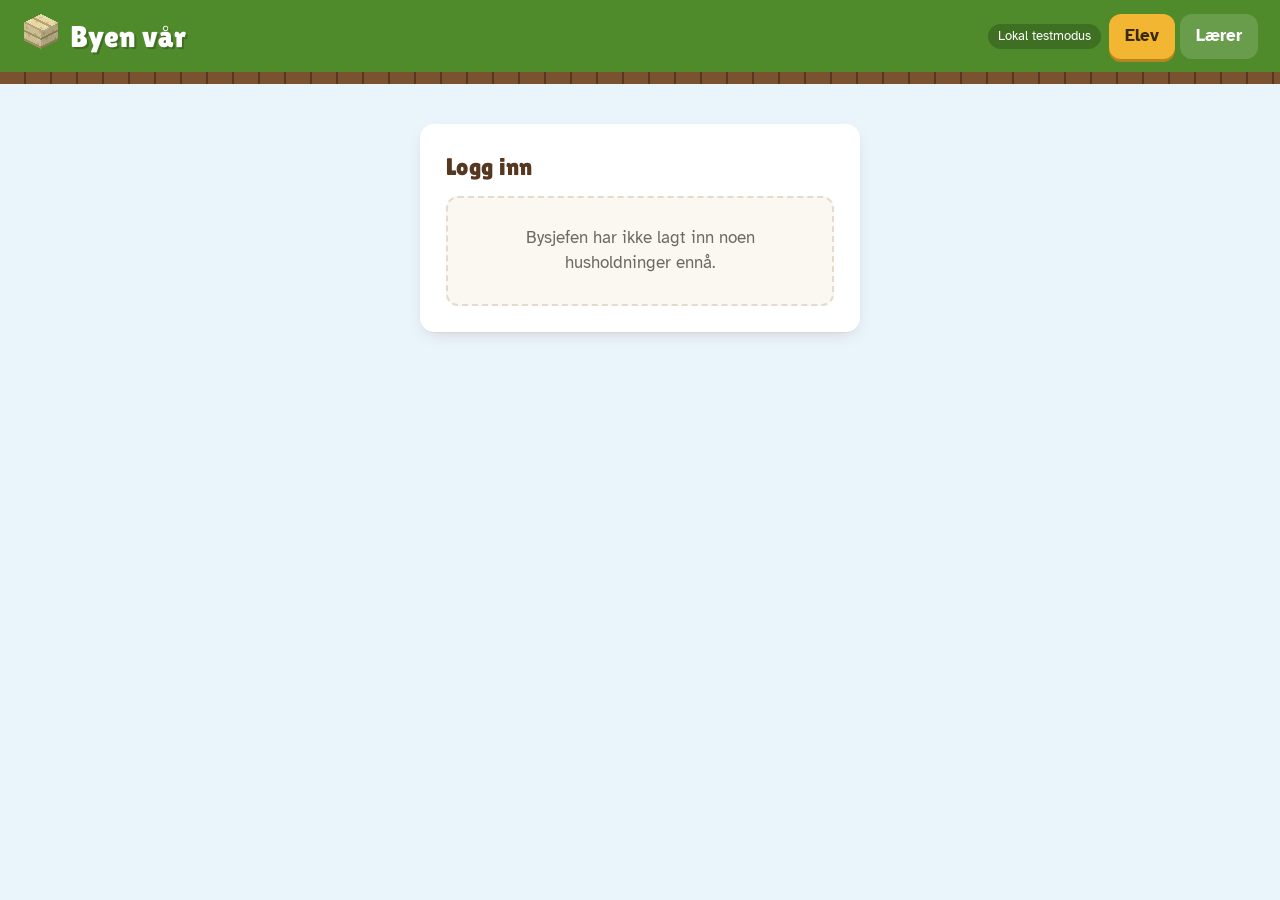
==== index.html @ 0fad4279 "Add files via upload" ====
<!DOCTYPE html>
<html lang="no">
<head>
<meta charset="UTF-8">
<meta name="viewport" content="width=device-width, initial-scale=1">
<title>Byen vår</title>
<link rel="preconnect" href="https://fonts.googleapis.com">
<link href="https://fonts.googleapis.com/css2?family=Atkinson+Hyperlegible:wght@400;700&family=Lilita+One&display=swap" rel="stylesheet">
<link rel="stylesheet" href="css/stil.css">
</head>
<body>
<header class="topp">
  <div>
    <div class="logo"><span id="logoIkon"></span><span>Byen vår</span></div>
    <div class="undertittel" id="byNavnTopp"></div>
  </div>
  <div class="hoyre">
    <span class="modus" id="modus"></span>
    <div class="rolle">
      <button id="rolleElev" class="aktiv" onclick="App.rolle('elev')">Elev</button>
      <button id="rolleLaerer" onclick="App.rolle('laerer')">Lærer</button>
    </div>
  </div>
</header>

<div id="rot"><div class="innlogging"><div class="kort">Laster …</div></div></div>

<!-- Firebase lastes bare hvis det er satt opp i js/oppsett.js -->
<script src="js/oppsett.js"></script>
<script>
  if (window.BYEN_VAR_OPPSETT && window.BYEN_VAR_OPPSETT.firebase) {
    ['firebase-app-compat', 'firebase-auth-compat', 'firebase-database-compat'].forEach(f =>
      document.write('<script src="https://www.gstatic.com/firebasejs/10.12.2/' + f + '.js"><\/script>'));
  }
</script>
<script src="js/data.js"></script>
<script src="js/store.js"></script>
<script src="js/ikoner.js"></script>
<script src="js/felles.js"></script>
<script src="js/elev.js"></script>
<script src="js/laerer.js"></script>
<script src="js/app.js"></script>
</body>
</html>
---- css/stil.css ----
/* =========================================================
   BYEN VÅR – stil
   ========================================================= */
:root {
  --gress: #4f8a2b; --gress-mork: #35611a; --gress-lys: #e4f1d6;
  --jord: #7a5230; --jord-mork: #563720; --jord-lys: #f3e7d3;
  --himmel: #eaf4fb; --papir: #ffffff; --flate: #fbf8f2;
  --tekst: #2a2a2a; --dempet: #6e6a63; --kant: #e3dccd;
  --rod: #c0392b; --rod-lys: #fbe3e0; --gul: #f2b632; --gul-lys: #fff4d6;
  --bla: #2e6fb0; --bla-lys: #e3eefb; --lilla: #7a4fb0; --lilla-lys: #efe6fb;
  --smaragd: #1e9a52;
  --skygge: 0 1px 0 rgba(80, 60, 30, .06), 0 6px 18px -8px rgba(80, 60, 30, .25);
  --r: 14px;
}
* { box-sizing: border-box; }
html, body { margin: 0; }
body { font-family: 'Atkinson Hyperlegible', system-ui, sans-serif; background: var(--himmel); color: var(--tekst); font-size: 17px; line-height: 1.45; -webkit-text-size-adjust: 100%; }
h1, h2, h3, .tittel { font-family: 'Lilita One', 'Atkinson Hyperlegible', sans-serif; font-weight: 400; letter-spacing: .3px; }
h1 { font-size: 30px; margin: 0 0 4px; }
h2 { font-size: 24px; margin: 0 0 12px; color: var(--jord-mork); }
h3 { font-size: 19px; margin: 18px 0 8px; color: var(--gress-mork); }
p { margin: 0 0 10px; }
a { color: var(--bla); }
code { background: #f1ede4; padding: 1px 6px; border-radius: 6px; font-size: .92em; }
.skjult { display: none !important; }
.dempet { color: var(--dempet); font-size: 15px; }
.liten { font-size: 14px; }

/* ---------- Knapper og skjema ---------- */
button, .knapp {
  font: inherit; font-weight: 700; cursor: pointer; border: none; border-radius: 12px;
  padding: 10px 16px; background: var(--gress); color: #fff; box-shadow: 0 3px 0 var(--gress-mork);
  display: inline-flex; align-items: center; gap: 8px; text-decoration: none; transition: transform .05s;
  touch-action: manipulation;
}
button:active { transform: translateY(2px); box-shadow: 0 1px 0 var(--gress-mork); }
button:disabled { opacity: .45; cursor: not-allowed; transform: none; }
button.sek { background: #fff; color: var(--tekst); box-shadow: 0 3px 0 var(--kant); border: 1px solid var(--kant); }
button.rod { background: var(--rod); box-shadow: 0 3px 0 #8e2a20; }
button.gul { background: var(--gul); color: #3a2a00; box-shadow: 0 3px 0 #b8861d; }
button.bla { background: var(--bla); box-shadow: 0 3px 0 #1f4f82; }
button.sma { padding: 6px 11px; font-size: 15px; border-radius: 10px; }
button.ikon { padding: 6px 10px; min-width: 38px; justify-content: center; }
input, select, textarea { font: inherit; padding: 9px 11px; border: 1.5px solid var(--kant); border-radius: 10px; background: #fff; color: var(--tekst); }
input:focus, select:focus, textarea:focus { outline: none; border-color: var(--gress); box-shadow: 0 0 0 3px var(--gress-lys); }
input[type=number] { width: 100px; }
input[type=checkbox], input[type=radio] { width: 20px; height: 20px; accent-color: var(--gress); vertical-align: middle; }
textarea { width: 100%; min-height: 90px; resize: vertical; }
label.felt { display: block; font-weight: 700; margin: 12px 0 5px; }
.rad { display: flex; gap: 10px; align-items: center; flex-wrap: wrap; }
.rad.mellom { justify-content: space-between; }
.kol { display: flex; flex-direction: column; gap: 10px; }
.vekst { flex: 1; }

/* ---------- Topp ---------- */
.topp {
  background: var(--gress); color: #fff; position: relative;
  padding: 12px 22px 22px; display: flex; align-items: center; gap: 16px; flex-wrap: wrap;
}
.topp::after { content: ''; position: absolute; left: 0; right: 0; bottom: 0; height: 12px; background: repeating-linear-gradient(90deg, var(--jord) 0 24px, var(--jord-mork) 24px 26px); }
.topp .logo { font-family: 'Lilita One', sans-serif; font-size: 30px; text-shadow: 2px 2px 0 rgba(0,0,0,.2); display: flex; align-items: center; gap: 10px; }
.topp .logo svg { width: 38px; height: 38px; }
.topp .undertittel { opacity: .9; font-size: 15px; }
.topp .hoyre { margin-left: auto; display: flex; gap: 8px; align-items: center; flex-wrap: wrap; }
.topp .rolle button { background: rgba(255,255,255,.15); box-shadow: none; }
.topp .rolle button.aktiv { background: var(--gul); color: #3a2a00; box-shadow: 0 3px 0 #b8861d; }
.modus { font-size: 13px; background: rgba(0,0,0,.2); padding: 3px 10px; border-radius: 999px; }

/* ---------- App-layout ---------- */
.app { display: grid; grid-template-columns: 240px 1fr; gap: 22px; max-width: 1280px; margin: 0 auto; padding: 22px; }
.meny { position: sticky; top: 16px; align-self: start; display: flex; flex-direction: column; gap: 4px; }
.meny .hvem { background: var(--papir); border-radius: var(--r); padding: 14px; box-shadow: var(--skygge); margin-bottom: 10px; }
.meny .hvem .navn { font-family: 'Lilita One', sans-serif; font-size: 20px; color: var(--jord-mork); }
.meny .hvem .saldo { font-family: 'Lilita One', sans-serif; font-size: 26px; color: var(--gress-mork); }
.meny button.punkt {
  background: transparent; color: var(--tekst); box-shadow: none; justify-content: flex-start;
  width: 100%; padding: 10px 12px; font-weight: 700; border-radius: 12px;
}
.meny button.punkt:hover { background: rgba(255,255,255,.7); }
.meny button.punkt.aktiv { background: var(--papir); box-shadow: var(--skygge); color: var(--jord-mork); }
.meny button.punkt .ik { width: 26px; text-align: center; font-size: 19px; }
.meny .teller { margin-left: auto; background: var(--rod); color: #fff; border-radius: 999px; font-size: 13px; padding: 1px 8px; }
.meny .skille { height: 1px; background: var(--kant); margin: 8px 6px; }
.innhold { min-width: 0; }

/* ---------- Kort ---------- */
.kort { background: var(--papir); border-radius: var(--r); padding: 20px; margin-bottom: 18px; box-shadow: var(--skygge); }
.kort.flat { box-shadow: none; border: 1px solid var(--kant); }
.kort > h2:first-child { margin-top: 0; }
.sidetittel { margin: 2px 0 16px; }
.sidetittel h1 { color: var(--jord-mork); }
.rutenett { display: grid; gap: 14px; grid-template-columns: repeat(auto-fill, minmax(230px, 1fr)); }
.rutenett.to { grid-template-columns: repeat(auto-fit, minmax(320px, 1fr)); }
.stat { background: var(--papir); border-radius: var(--r); padding: 16px 18px; box-shadow: var(--skygge); }
.stat .tall { font-family: 'Lilita One', sans-serif; font-size: 30px; color: var(--gress-mork); line-height: 1.1; }
.stat .etikett { color: var(--dempet); font-size: 15px; }
.stat.klikk { cursor: pointer; }
.stat.klikk:hover { outline: 2px solid var(--gress-lys); }
.stat.varsel .tall { color: var(--rod); }

/* ---------- Tabeller ---------- */
table { width: 100%; border-collapse: collapse; }
th, td { padding: 9px 8px; border-bottom: 1px solid var(--kant); text-align: left; vertical-align: middle; }
th { font-size: 13px; text-transform: uppercase; letter-spacing: .5px; color: var(--dempet); font-weight: 700; }
td.tall, th.tall { text-align: right; font-variant-numeric: tabular-nums; white-space: nowrap; }
tr.sum td { font-weight: 700; border-bottom: none; }
.pluss { color: var(--gress-mork); } .minus { color: var(--rod); }
.tabellboks { overflow-x: auto; }

/* ---------- Merker og meldinger ---------- */
.merke { display: inline-block; padding: 3px 10px; border-radius: 999px; font-size: 13px; font-weight: 700; white-space: nowrap; }
.m-utkast { background: #eee; color: #555; } .m-sendt, .m-samler { background: var(--gul-lys); color: #7a5a00; }
.m-godkjent, .m-klar { background: var(--bla-lys); color: #1e4f8a; } .m-levert, .m-vedtatt { background: var(--gress-lys); color: var(--gress-mork); }
.m-avvist, .m-forkastet { background: var(--rod-lys); color: #8e2a20; }
.melding { padding: 12px 14px; border-radius: 12px; margin: 10px 0; }
.ok { background: var(--gress-lys); color: var(--gress-mork); } .feil { background: var(--rod-lys); color: #8e2a20; }
.info { background: var(--bla-lys); color: #1e3f73; } .advarsel { background: var(--gul-lys); color: #6b4e00; }
.tom { padding: 28px; text-align: center; color: var(--dempet); background: var(--flate); border-radius: 12px; border: 2px dashed var(--kant); }
.toast { position: fixed; left: 50%; bottom: 24px; transform: translate(-50%, 30px); opacity: 0; transition: .25s; z-index: 999; padding: 12px 20px; border-radius: 12px; font-weight: 700; box-shadow: var(--skygge); }
.toast.vis { transform: translate(-50%, 0); opacity: 1; }
.t-ok { background: var(--gress-mork); color: #fff; } .t-feil { background: var(--rod); color: #fff; }

/* ---------- Sjekkliste ---------- */
.sjekk { display: flex; gap: 10px; align-items: flex-start; padding: 7px 0; }
.sjekk .pr { width: 24px; height: 24px; border-radius: 50%; flex: none; display: grid; place-items: center; font-weight: 700; font-size: 14px; color: #fff; }
.sjekk.ja .pr { background: var(--gress); } .sjekk.nei .pr { background: var(--rod); }
.sjekk.venter .pr { background: #cfc8b8; }

/* ---------- Butikk ---------- */
.butikk { display: grid; grid-template-columns: 1fr 330px; gap: 20px; align-items: start; }
.chips { display: flex; gap: 8px; flex-wrap: wrap; margin-bottom: 14px; }
.chips button { background: #fff; color: var(--tekst); box-shadow: 0 2px 0 var(--kant); border: 1px solid var(--kant); padding: 7px 14px; border-radius: 999px; }
.chips button.aktiv { background: var(--jord); color: #fff; border-color: var(--jord); box-shadow: 0 2px 0 var(--jord-mork); }
.varer { display: grid; grid-template-columns: repeat(auto-fill, minmax(165px, 1fr)); gap: 12px; }
.vare { background: var(--papir); border-radius: var(--r); padding: 12px; box-shadow: var(--skygge); display: flex; flex-direction: column; align-items: center; text-align: center; gap: 4px; border: 2px solid transparent; transition: border-color .15s; }
.vare.valgt { border-color: var(--gress); }
.vare .bilde { width: 78px; height: 78px; display: grid; place-items: center; background: var(--flate); border-radius: 12px; margin-bottom: 4px; }
.vare .bilde svg, .vare .bilde img { width: 60px; height: 60px; image-rendering: pixelated; object-fit: contain; }
.vare .navn { font-weight: 700; line-height: 1.2; min-height: 2.4em; display: flex; align-items: center; }
.vare .pris { color: var(--jord); font-size: 15px; }
.teller-felt { display: flex; align-items: center; gap: 4px; margin-top: 6px; }
.teller-felt button { padding: 4px 0; width: 34px; justify-content: center; font-size: 18px; border-radius: 10px; }
.teller-felt input { width: 58px; text-align: center; padding: 6px 4px; }
.kurv { position: sticky; top: 16px; }
.kurv .linje { display: flex; align-items: center; gap: 10px; padding: 7px 0; border-bottom: 1px solid var(--kant); }
.kurv .linje svg, .kurv .linje img { width: 32px; height: 32px; flex: none; image-rendering: pixelated; }
.kurv .linje .tekst { flex: 1; font-size: 15px; line-height: 1.25; }
.miniikon svg, .miniikon img { width: 28px; height: 28px; vertical-align: middle; image-rendering: pixelated; }

/* ---------- Tegneprogram ---------- */
.tegn { display: grid; grid-template-columns: 1fr 340px; gap: 20px; align-items: start; }
.verktoy { display: flex; gap: 6px; flex-wrap: wrap; margin-bottom: 12px; }
.verktoy button { background: #fff; color: var(--tekst); box-shadow: 0 2px 0 var(--kant); border: 1px solid var(--kant); padding: 7px 12px; }
.verktoy button.aktiv { outline: 3px solid var(--gul); }
.verktoy .prøve { width: 18px; height: 18px; border-radius: 4px; display: inline-block; border: 1px solid #0002; }
.brett-ramme { overflow: auto; background: #cfe6b8; padding: 12px; border-radius: 12px; max-width: 100%; }
.brett { display: grid; gap: 1px; background: #b5d398; width: max-content; user-select: none; touch-action: none; border: 2px solid #8fb56e; }
.celle { width: 30px; height: 30px; background: #e3efd3; }
.celle.c-v { background: #7a5230; } .celle.c-d { background: #c98a3d; } .celle.c-w { background: #7ec8e3; }
.celle.c-r { background: #f3ead6; } .celle.c-s { background: #d9c8f0; }
.celle.under { box-shadow: inset 0 0 0 30px rgba(122, 82, 48, .18); }
.celle.forhånd { outline: 2px solid var(--gul); outline-offset: -2px; }
.forklaring { display: flex; gap: 12px; flex-wrap: wrap; font-size: 14px; margin-top: 10px; }
.forklaring span { display: inline-flex; align-items: center; gap: 5px; }
.plan, .fasade { max-width: 100%; height: auto; border-radius: 8px; display: block; }
.tegninger { display: flex; gap: 16px; flex-wrap: wrap; align-items: flex-end; }
.tegninger figure { margin: 0; }
.tegninger figcaption { font-size: 14px; color: var(--dempet); margin-top: 4px; }
.sammenlign td.tall { font-size: 18px; }

/* ---------- Postkasse ---------- */
.brev { border-radius: var(--r); padding: 16px; margin-bottom: 12px; background: var(--papir); box-shadow: var(--skygge); border-left: 6px solid var(--kant); }
.brev.ulest { border-left-color: var(--gul); }
.brev .hode { display: flex; justify-content: space-between; gap: 10px; flex-wrap: wrap; cursor: pointer; }
.brev .type { font-size: 13px; text-transform: uppercase; letter-spacing: .5px; color: var(--dempet); font-weight: 700; }
.brev .emne { font-weight: 700; font-size: 18px; }
.brev .kropp { margin-top: 12px; }
.hendelseskort { border-radius: 16px; padding: 22px; text-align: center; max-width: 420px; margin: 0 auto; border: 4px solid; }
.hendelseskort.godt { background: #fff8dc; border-color: var(--gul); }
.hendelseskort.vondt { background: #fde8e5; border-color: #e58b80; }
.hendelseskort .stor { font-family: 'Lilita One', sans-serif; font-size: 34px; }

/* ---------- Budsjett ---------- */
.stolpe { height: 12px; background: #eee6d6; border-radius: 99px; overflow: hidden; min-width: 80px; }
.stolpe > div { height: 100%; background: var(--gress); border-radius: 99px; }
.stolpe.over > div { background: var(--rod); }

/* ---------- Innlogging ---------- */
.innlogging { max-width: 440px; margin: 40px auto; }
.innlogging .kort { padding: 26px; }
.innlogging select, .innlogging input { width: 100%; }
.pin { letter-spacing: 8px; font-size: 24px; text-align: center; }

/* ---------- Tavle ---------- */
.tavle { position: fixed; inset: 0; background: #183a1f; color: #fff; z-index: 500; display: flex; flex-direction: column; align-items: center; justify-content: center; padding: 30px; text-align: center; }
.tavle .lukk { position: absolute; top: 18px; right: 18px; }
.tavle h1 { font-size: 56px; color: #fff; margin-bottom: 20px; }
.tavle .baller { display: flex; gap: 28px; margin: 30px 0; }
.tavle .ball { width: 150px; height: 150px; border-radius: 50%; background: #fff; color: #183a1f; display: grid; place-items: center; font-family: 'Lilita One', sans-serif; font-size: 90px; box-shadow: inset -10px -14px 0 rgba(0,0,0,.12), 0 10px 0 rgba(0,0,0,.25); }
.tavle .ball.ruller { animation: rist .15s infinite; }
@keyframes rist { 0%,100% { transform: rotate(-6deg); } 50% { transform: rotate(6deg); } }
.tavle .stortekst { font-size: 34px; max-width: 1000px; line-height: 1.35; }
.tavle .vinnere { font-size: 28px; margin-top: 18px; }
.tavle table { color: #fff; font-size: 24px; max-width: 900px; }
.tavle th { color: #cde3c9; font-size: 18px; } .tavle td, .tavle th { border-color: #ffffff2a; }

/* ---------- Kode ---------- */
textarea.kode { font-family: Consolas, Menlo, monospace; font-size: 13px; min-height: 300px; background: #1e1e1e; color: #e6e6e6; border-radius: 12px; border: none; }

/* ---------- Utskrift ---------- */
@media print {
  .topp, .meny, button, .ikke-skriv { display: none !important; }
  .app { display: block; padding: 0; } .kort { box-shadow: none; }
  body { background: #fff; }
}

/* ---------- Mobil / nettbrett ---------- */
@media (max-width: 980px) {
  .app { grid-template-columns: 1fr; padding: 14px; }
  .meny { position: static; flex-direction: row; overflow-x: auto; gap: 6px; padding-bottom: 4px; }
  .meny .hvem { display: none; }
  .meny button.punkt { width: auto; white-space: nowrap; background: rgba(255,255,255,.6); }
  .meny .skille { display: none; }
  .butikk, .tegn { grid-template-columns: 1fr; }
  .kurv { position: static; }
}
@media (max-width: 560px) {
  .topp .logo { font-size: 24px; }
  .celle { width: 24px; height: 24px; }
  .tavle .ball { width: 100px; height: 100px; font-size: 60px; }
}
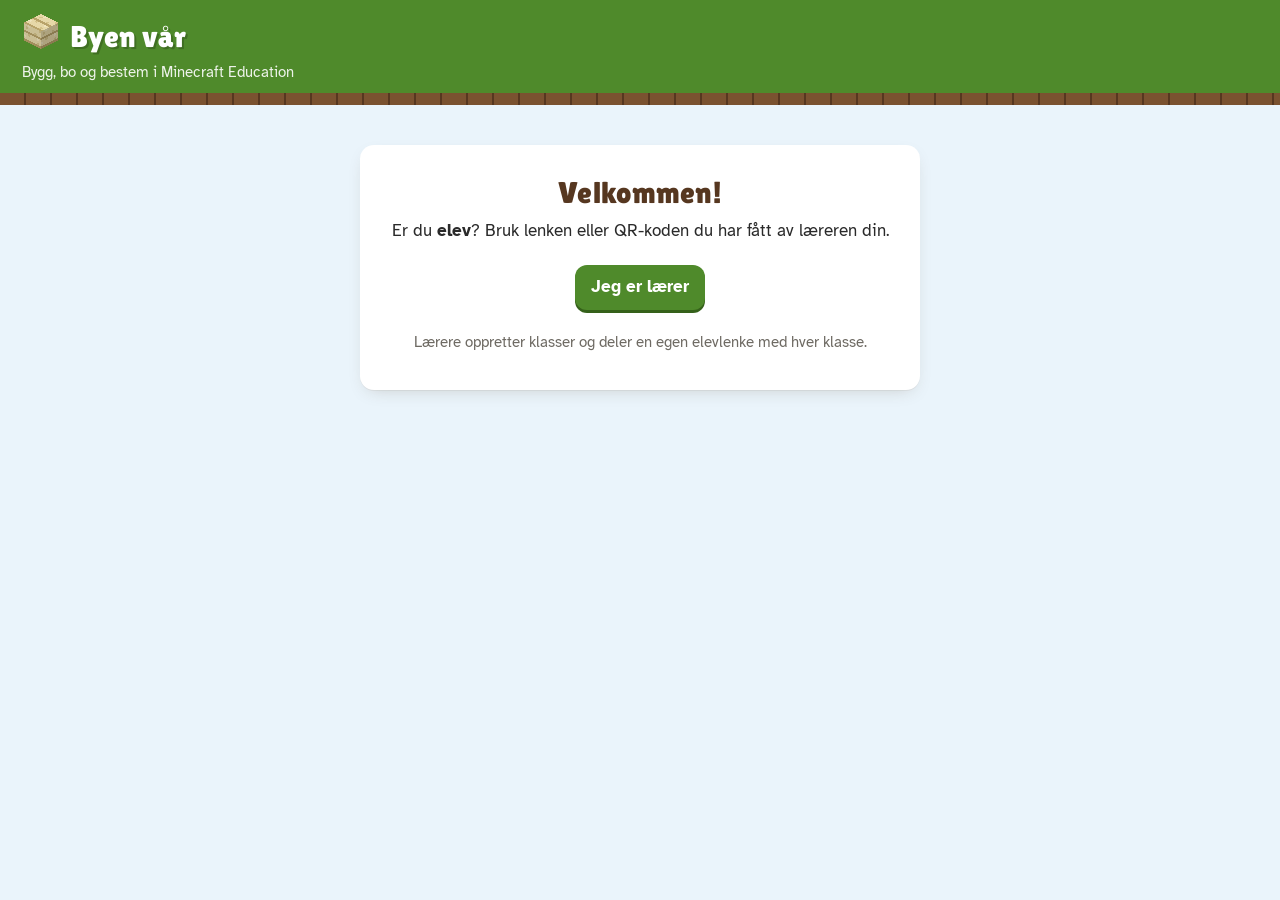
==== commit a9daa261: "Add files via upload" ====
--- a/index.html
+++ b/index.html
@@ -10,35 +10,17 @@
 </head>
 <body>
 <header class="topp">
-  <div>
-    <div class="logo"><span id="logoIkon"></span><span>Byen vår</span></div>
-    <div class="undertittel" id="byNavnTopp"></div>
+  <div><div class="logo"><span id="logoIkon"></span><span>Byen vår</span></div><div class="undertittel">Bygg, bo og bestem i Minecraft Education</div></div>
+</header>
+<div class="innlogging" style="max-width:560px">
+  <div class="kort" style="text-align:center">
+    <h1 style="color:var(--jord-mork)">Velkommen!</h1>
+    <p>Er du <b>elev</b>? Bruk lenken eller QR-koden du har fått av læreren din.</p>
+    <p style="margin:22px 0"><a class="knapp" href="laerer.html">Jeg er lærer</a></p>
+    <p class="dempet">Lærere oppretter klasser og deler en egen elevlenke med hver klasse.</p>
   </div>
-  <div class="hoyre">
-    <span class="modus" id="modus"></span>
-    <div class="rolle">
-      <button id="rolleElev" class="aktiv" onclick="App.rolle('elev')">Elev</button>
-      <button id="rolleLaerer" onclick="App.rolle('laerer')">Lærer</button>
-    </div>
-  </div>
-</header>
-
-<div id="rot"><div class="innlogging"><div class="kort">Laster …</div></div></div>
-
-<!-- Firebase lastes bare hvis det er satt opp i js/oppsett.js -->
-<script src="js/oppsett.js"></script>
-<script>
-  if (window.BYEN_VAR_OPPSETT && window.BYEN_VAR_OPPSETT.firebase) {
-    ['firebase-app-compat', 'firebase-auth-compat', 'firebase-database-compat'].forEach(f =>
-      document.write('<script src="https://www.gstatic.com/firebasejs/10.12.2/' + f + '.js"><\/script>'));
-  }
-</script>
-<script src="js/data.js"></script>
-<script src="js/store.js"></script>
-<script src="js/ikoner.js"></script>
-<script src="js/felles.js"></script>
-<script src="js/elev.js"></script>
-<script src="js/laerer.js"></script>
-<script src="js/app.js"></script>
+</div>
+<script src="js/data.js"></script><script src="js/ikoner.js"></script>
+<script>document.getElementById('logoIkon').innerHTML = Ikon.mc('birch_planks');</script>
 </body>
 </html>
--- a/css/stil.css
+++ b/css/stil.css
@@ -204,6 +204,15 @@
 .tavle table { color: #fff; font-size: 24px; max-width: 900px; }
 .tavle th { color: #cde3c9; font-size: 18px; } .tavle td, .tavle th { border-color: #ffffff2a; }
 
+.tavle.tredje { background: #16301c; justify-content: flex-start; padding-top: 24px; overflow: auto; }
+.laster3d { width: min(900px, 90vw); height: min(560px, 60vh); display: grid; place-content: center; justify-items: center; gap: 14px; background: #bfe0f5; border-radius: 12px; color: #183a1f; font-weight: 700; }
+.laster3d .klosser { display: flex; gap: 10px; align-items: flex-end; height: 60px; }
+.laster3d .klosser span { width: 28px; height: 28px; background: #e7b3ad; box-shadow: inset -5px -5px 0 rgba(0,0,0,.18); animation: hopp .9s ease-in-out infinite; }
+.laster3d .klosser span:nth-child(2) { background: #e6d8a8; animation-delay: .15s; }
+.laster3d .klosser span:nth-child(3) { background: #8f8f8f; animation-delay: .3s; }
+@keyframes hopp { 0%, 100% { transform: translateY(0); } 40% { transform: translateY(-26px); } }
+.lerret3d canvas { display: block; box-shadow: 0 10px 30px rgba(0,0,0,.35); }
+
 /* ---------- Kode ---------- */
 textarea.kode { font-family: Consolas, Menlo, monospace; font-size: 13px; min-height: 300px; background: #1e1e1e; color: #e6e6e6; border-radius: 12px; border: none; }
 
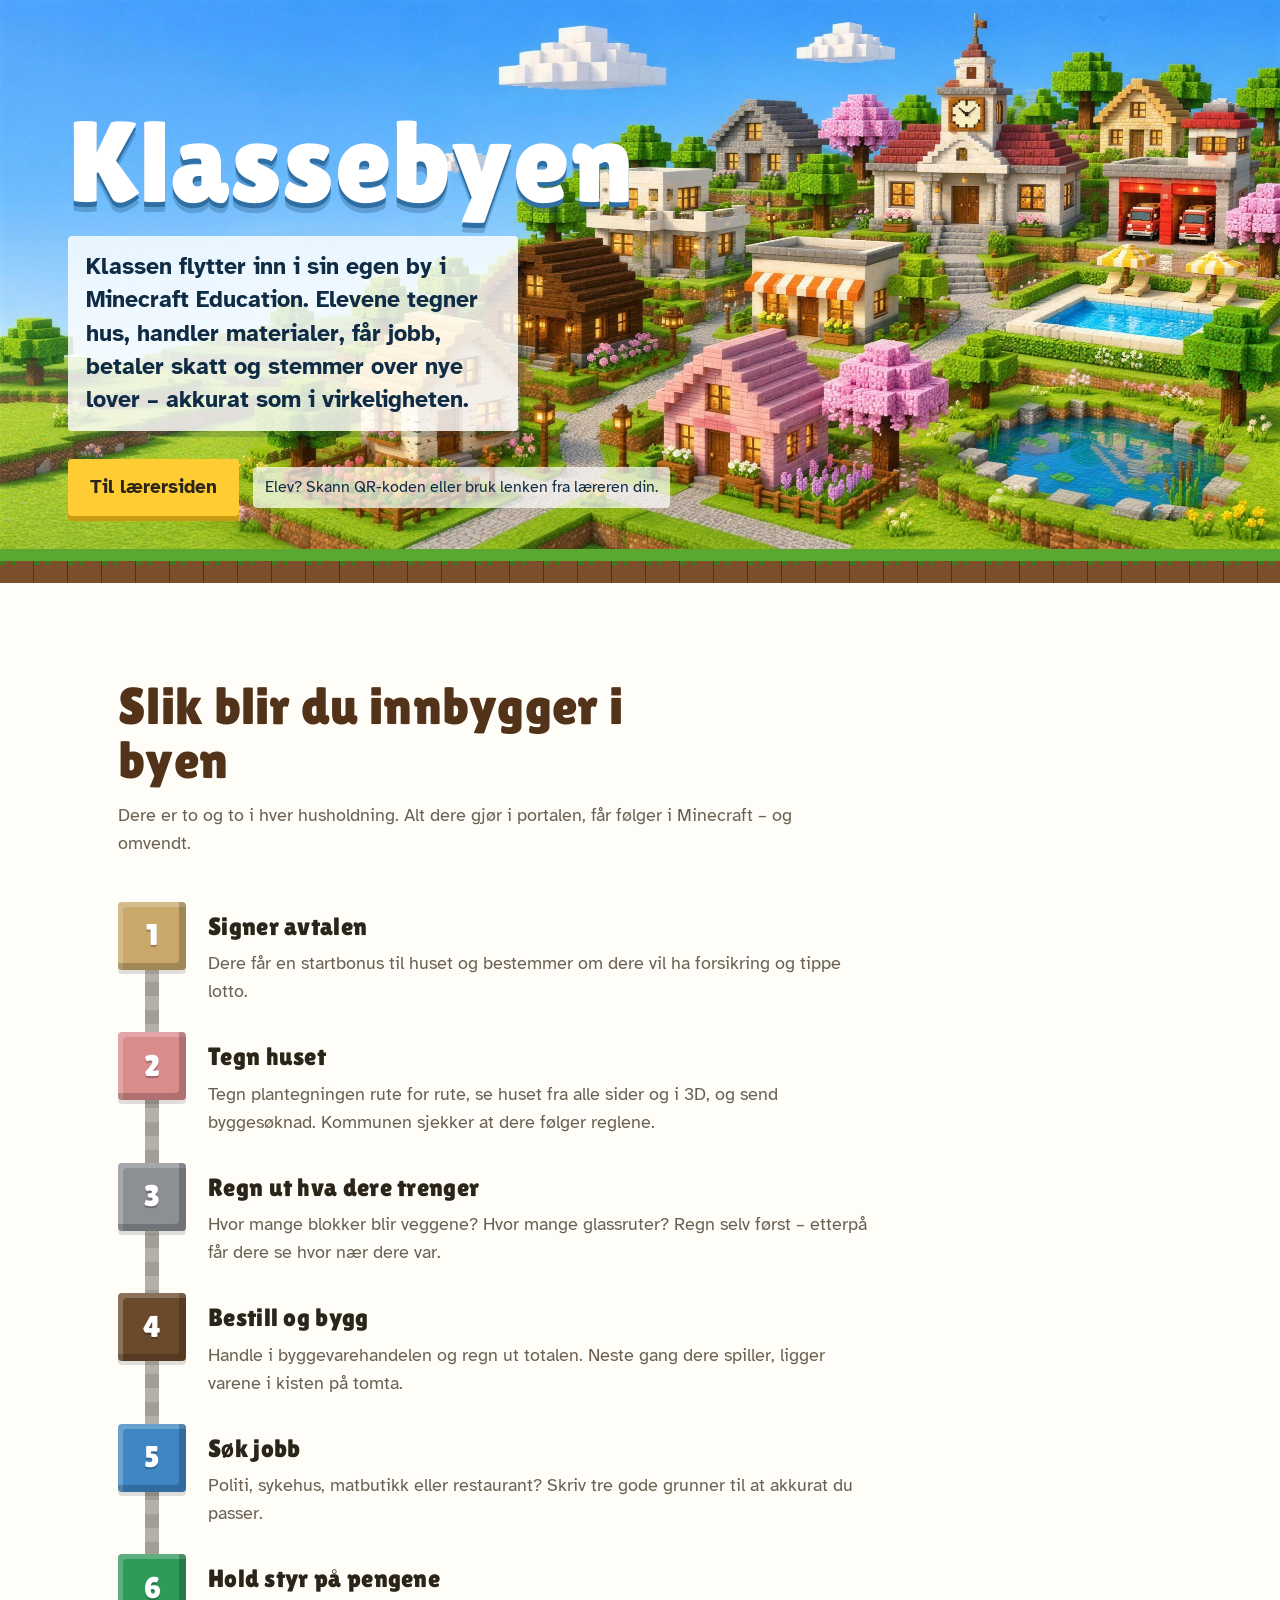
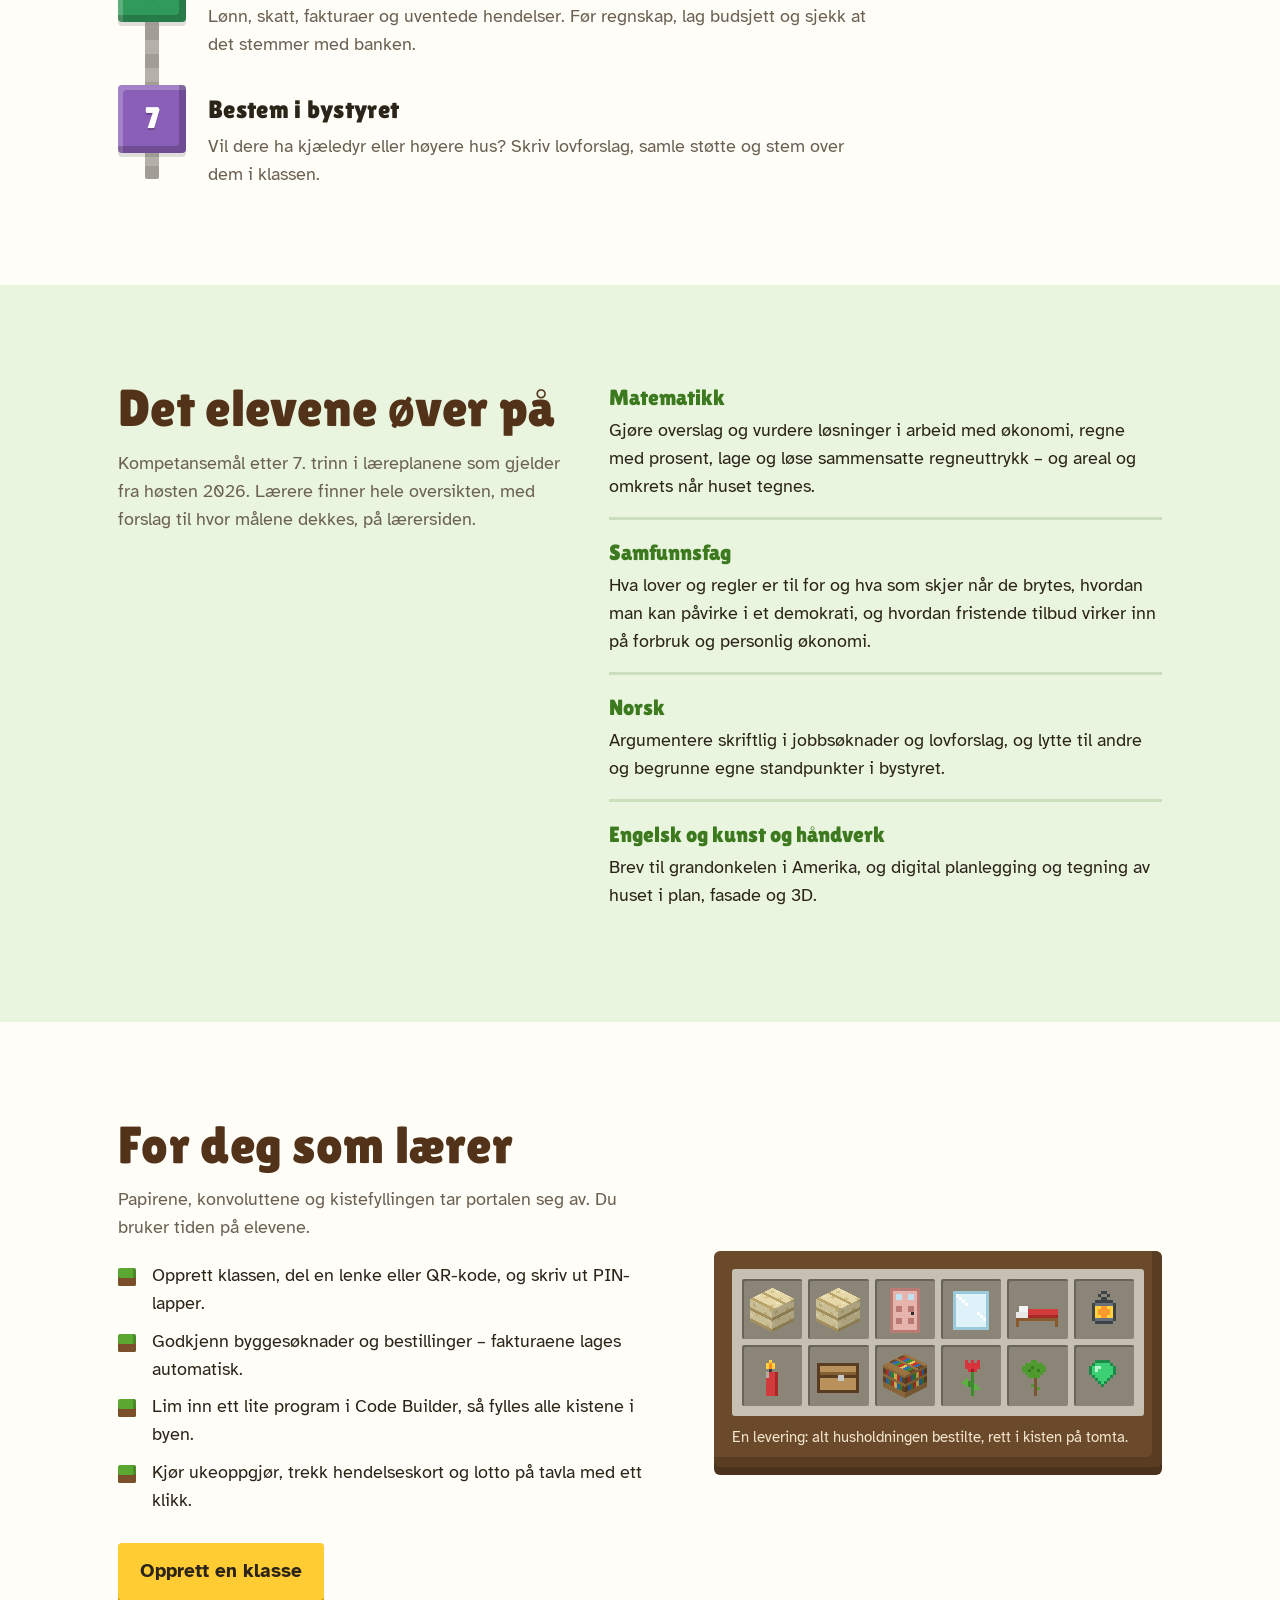
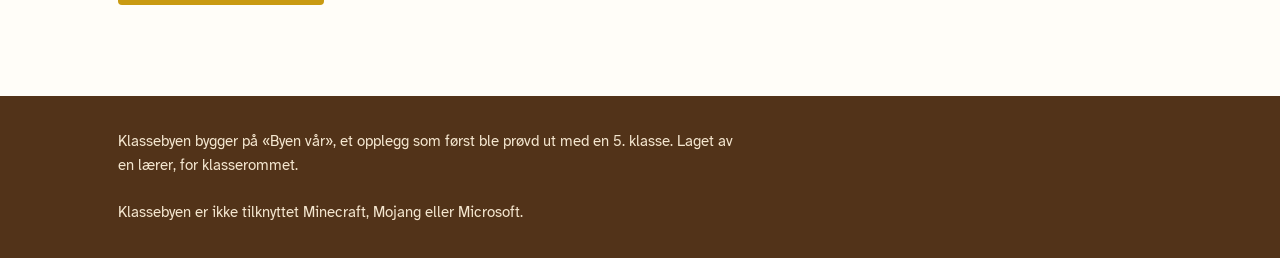
==== commit 05bc6db5: "Add files via upload" ====
--- a/index.html
+++ b/index.html
@@ -3,24 +3,90 @@
 <head>
 <meta charset="UTF-8">
 <meta name="viewport" content="width=device-width, initial-scale=1">
-<title>Byen vår</title>
+<title>Klassebyen – klassen bygger sin egen by</title>
+<meta name="description" content="Klassebyen: elevene bygger sin egen by i Minecraft Education og lærer om økonomi, demokrati og samarbeid.">
 <link rel="preconnect" href="https://fonts.googleapis.com">
 <link href="https://fonts.googleapis.com/css2?family=Atkinson+Hyperlegible:wght@400;700&family=Lilita+One&display=swap" rel="stylesheet">
-<link rel="stylesheet" href="css/stil.css">
+<link rel="preload" as="image" href="bilder/hero.jpg">
+<link rel="stylesheet" href="css/forside.css">
 </head>
 <body>
-<header class="topp">
-  <div><div class="logo"><span id="logoIkon"></span><span>Byen vår</span></div><div class="undertittel">Bygg, bo og bestem i Minecraft Education</div></div>
+
+<header class="hero">
+  <img class="scene" src="bilder/hero.jpg" srcset="bilder/hero-liten.jpg 1280w, bilder/hero.jpg 2560w" sizes="100vw" alt="En liten by bygget av klosser, med hus i ulike farger, rådhus, butikk, brannstasjon, svømmebasseng og dam.">
+  <div class="innhold">
+    <h1>Klassebyen</h1>
+    <p class="ingress">Klassen flytter inn i sin egen by i Minecraft Education. Elevene tegner hus, handler materialer, får jobb, betaler skatt og stemmer over nye lover – akkurat som i virkeligheten.</p>
+    <div class="handlinger">
+      <a class="knapp" href="laerer.html">Til lærersiden</a>
+      <span class="elevtips">Elev? Skann QR-koden eller bruk lenken fra læreren din.</span>
+    </div>
+  </div>
 </header>
-<div class="innlogging" style="max-width:560px">
-  <div class="kort" style="text-align:center">
-    <h1 style="color:var(--jord-mork)">Velkommen!</h1>
-    <p>Er du <b>elev</b>? Bruk lenken eller QR-koden du har fått av læreren din.</p>
-    <p style="margin:22px 0"><a class="knapp" href="laerer.html">Jeg er lærer</a></p>
-    <p class="dempet">Lærere oppretter klasser og deler en egen elevlenke med hver klasse.</p>
+<div class="gresskant" aria-hidden="true"></div>
+
+<main>
+  <section class="seksjon" aria-labelledby="vei-tittel">
+    <h2 id="vei-tittel">Slik blir du innbygger i byen</h2>
+    <p class="ledetekst">Dere er to og to i hver husholdning. Alt dere gjør i portalen, får følger i Minecraft – og omvendt.</p>
+    <ol class="vei">
+      <li><span class="stein" aria-hidden="true">1</span><div><h3>Signer avtalen</h3><p>Dere får en startbonus til huset og bestemmer om dere vil ha forsikring og tippe lotto.</p></div></li>
+      <li><span class="stein" aria-hidden="true">2</span><div><h3>Tegn huset</h3><p>Tegn plantegningen rute for rute, se huset fra alle sider og i 3D, og send byggesøknad. Kommunen sjekker at dere følger reglene.</p></div></li>
+      <li><span class="stein" aria-hidden="true">3</span><div><h3>Regn ut hva dere trenger</h3><p>Hvor mange blokker blir veggene? Hvor mange glassruter? Regn selv først – etterpå får dere se hvor nær dere var.</p></div></li>
+      <li><span class="stein" aria-hidden="true">4</span><div><h3>Bestill og bygg</h3><p>Handle i byggevarehandelen og regn ut totalen. Neste gang dere spiller, ligger varene i kisten på tomta.</p></div></li>
+      <li><span class="stein" aria-hidden="true">5</span><div><h3>Søk jobb</h3><p>Politi, sykehus, matbutikk eller restaurant? Skriv tre gode grunner til at akkurat du passer.</p></div></li>
+      <li><span class="stein" aria-hidden="true">6</span><div><h3>Hold styr på pengene</h3><p>Lønn, skatt, fakturaer og uventede hendelser. Før regnskap, lag budsjett og sjekk at det stemmer med banken.</p></div></li>
+      <li><span class="stein" aria-hidden="true">7</span><div><h3>Bestem i bystyret</h3><p>Vil dere ha kjæledyr eller høyere hus? Skriv lovforslag, samle støtte og stem over dem i klassen.</p></div></li>
+    </ol>
+  </section>
+
+  <section class="ferdigheter" aria-labelledby="ferdighet-tittel">
+    <div class="seksjon">
+      <div>
+        <h2 id="ferdighet-tittel" style="font-size:clamp(34px,4.6vw,52px);color:var(--jord-mork);line-height:1.05">Det elevene øver på</h2>
+        <p style="color:var(--dempet);margin-top:14px;max-width:40ch">Kompetansemål etter 7. trinn i læreplanene som gjelder fra høsten 2026. Lærere finner hele oversikten, med forslag til hvor målene dekkes, på lærersiden.</p>
+      </div>
+      <dl>
+        <dt>Matematikk</dt><dd>Gjøre overslag og vurdere løsninger i arbeid med økonomi, regne med prosent, lage og løse sammensatte regneuttrykk – og areal og omkrets når huset tegnes.</dd>
+        <dt>Samfunnsfag</dt><dd>Hva lover og regler er til for og hva som skjer når de brytes, hvordan man kan påvirke i et demokrati, og hvordan fristende tilbud virker inn på forbruk og personlig økonomi.</dd>
+        <dt>Norsk</dt><dd>Argumentere skriftlig i jobbsøknader og lovforslag, og lytte til andre og begrunne egne standpunkter i bystyret.</dd>
+        <dt>Engelsk og kunst og håndverk</dt><dd>Brev til grandonkelen i Amerika, og digital planlegging og tegning av huset i plan, fasade og 3D.</dd>
+      </dl>
+    </div>
+  </section>
+
+  <section class="seksjon laerer" aria-labelledby="laerer-tittel">
+    <div>
+      <h2 id="laerer-tittel" style="font-size:clamp(34px,4.6vw,52px);color:var(--jord-mork);line-height:1.05">For deg som lærer</h2>
+      <p style="color:var(--dempet);margin-top:14px;max-width:52ch">Papirene, konvoluttene og kistefyllingen tar portalen seg av. Du bruker tiden på elevene.</p>
+      <ul>
+        <li>Opprett klassen, del en lenke eller QR-kode, og skriv ut PIN-lapper.</li>
+        <li>Godkjenn byggesøknader og bestillinger – fakturaene lages automatisk.</li>
+        <li>Lim inn ett lite program i Code Builder, så fylles alle kistene i byen.</li>
+        <li>Kjør ukeoppgjør, trekk hendelseskort og lotto på tavla med ett klikk.</li>
+      </ul>
+      <a class="knapp" href="laerer.html">Opprett en klasse</a>
+    </div>
+    <figure class="kiste" style="margin:0">
+      <div class="ruter" id="kisteruter"></div>
+      <figcaption>En levering: alt husholdningen bestilte, rett i kisten på tomta.</figcaption>
+    </figure>
+  </section>
+</main>
+
+<footer>
+  <div class="seksjon">
+    <p>Klassebyen bygger på «Byen vår», et opplegg som først ble prøvd ut med en 5. klasse. Laget av en lærer, for klasserommet.</p>
+    <p>Klassebyen er ikke tilknyttet Minecraft, Mojang eller Microsoft.</p>
   </div>
-</div>
-<script src="js/data.js"></script><script src="js/ikoner.js"></script>
-<script>document.getElementById('logoIkon').innerHTML = Ikon.mc('birch_planks');</script>
+</footer>
+
+<script src="js/data.js"></script>
+<script src="js/ikoner.js"></script>
+<script>
+  // Eksempel på en kiste med varer (egne pikselikoner)
+  const ting = ['birch_planks', 'birch_planks', 'cherry_door', 'glass_pane', 'bed', 'lantern', 'red_candle', 'chest', 'bookshelf', 'red_tulip', 'oak_sapling', 'emerald'];
+  document.getElementById('kisteruter').innerHTML = ting.map(mc => `<div class="rute">${Ikon.mc(mc, 14)}</div>`).join('');
+</script>
 </body>
 </html>
--- a/css/forside.css
+++ b/css/forside.css
@@ -0,0 +1,95 @@
+/* =========================================================
+   KLASSEBYEN – forside
+   ========================================================= */
+:root {
+  --himmel: #6fbff0; --gress: #5aa832; --gress-mork: #3d7a1f; --jord: #7a4f2a; --jord-mork: #523319;
+  --stein: #8c8f94; --sol: #ffcc33; --blekk: #2b2418; --papir: #fffdf8; --dempet: #6b6152;
+}
+* { box-sizing: border-box; }
+html { scroll-behavior: smooth; }
+@media (prefers-reduced-motion: reduce) { html { scroll-behavior: auto; } * { animation: none !important; } }
+body { margin: 0; font-family: 'Atkinson Hyperlegible', system-ui, sans-serif; color: var(--blekk); background: var(--papir); font-size: 18px; line-height: 1.55; }
+h1, h2, h3 { font-family: 'Lilita One', sans-serif; font-weight: 400; letter-spacing: .3px; margin: 0; }
+a { color: inherit; }
+:focus-visible { outline: 3px solid var(--sol); outline-offset: 3px; border-radius: 6px; }
+
+/* ---------- Hero ---------- */
+.hero { position: relative; aspect-ratio: 7 / 3; display: flex; align-items: flex-start; overflow: hidden; background: #8fd0f5; }
+.hero picture, .hero img.scene { position: absolute; inset: 0; width: 100%; height: 100%; }
+.hero img.scene { object-fit: cover; object-position: 100% 100%; animation: inn 1.6s ease-out both; }
+@keyframes inn { from { transform: scale(1.06); filter: saturate(.7) brightness(1.08); } to { transform: none; filter: none; } }
+.hero .innhold { position: relative; z-index: 1; width: min(1200px, 100%); margin: 0 auto; padding: clamp(28px, 6vw, 72px) 28px 0; }
+.merke { display: inline-flex; align-items: center; gap: 12px; font-family: 'Lilita One', sans-serif; font-size: 22px; color: #fff; text-shadow: 0 2px 0 rgba(0,0,0,.18); text-decoration: none; }
+.merke .blokk { width: 34px; height: 34px; background: var(--gress); box-shadow: inset 0 -16px 0 var(--jord), inset -4px -4px 0 rgba(0,0,0,.18); border-radius: 3px; }
+.hero h1 { font-size: clamp(60px, 9vw, 128px); line-height: .9; color: #fff; margin-top: clamp(8px, 3vw, 40px);
+  text-shadow: 0 5px 0 #2f6fa3, 0 10px 0 rgba(20, 60, 100, .25); }
+.hero .ingress { max-width: 30ch; font-size: clamp(19px, 2vw, 23px); line-height: 1.45; margin: 22px 0 28px; color: #0f2c44; font-weight: 700;
+  background: rgba(255,255,255,.82); padding: 14px 18px; border-radius: 4px; box-shadow: 6px 6px 0 rgba(15, 44, 68, .18); }
+.handlinger { display: flex; gap: 14px; flex-wrap: wrap; align-items: center; }
+.knapp { font: inherit; font-weight: 700; font-size: 19px; display: inline-flex; align-items: center; gap: 10px; text-decoration: none; cursor: pointer;
+  padding: 14px 22px; border: none; border-radius: 4px; background: var(--sol); color: var(--blekk); box-shadow: 0 5px 0 #c99a12; transition: transform .06s; }
+.knapp:active { transform: translateY(3px); box-shadow: 0 2px 0 #c99a12; }
+.knapp.hvit { background: #fff; box-shadow: 0 5px 0 #b9c7d2; }
+.elevtips { font-size: 16px; color: #0f2c44; background: rgba(255,255,255,.7); padding: 8px 12px; border-radius: 4px; }
+
+/* Gresskant: en rad med blokker i overgangen fra bildet */
+.gresskant { height: 34px; background:
+  linear-gradient(var(--gress) 0 12px, transparent 12px) 0 0 / 34px 34px,
+  repeating-linear-gradient(90deg, var(--jord) 0 33px, var(--jord-mork) 33px 34px); position: relative; z-index: 2; }
+.gresskant::before { content: ''; position: absolute; left: 0; right: 0; top: 12px; height: 4px;
+  background: repeating-linear-gradient(90deg, var(--gress-mork) 0 6px, transparent 6px 12px, var(--gress-mork) 12px 16px, transparent 16px 34px); }
+
+/* ---------- Seksjoner ---------- */
+.seksjon { width: min(1100px, 100%); margin: 0 auto; padding: clamp(56px, 8vw, 96px) 28px; }
+.seksjon > h2 { font-size: clamp(34px, 4.6vw, 52px); color: var(--jord-mork); max-width: 18ch; line-height: 1.05; }
+.seksjon > p.ledetekst { max-width: 58ch; color: var(--dempet); margin: 14px 0 0; }
+
+/* Veien: sju steg langs en grussti */
+.vei { list-style: none; margin: 44px 0 0; padding: 0; position: relative; display: grid; gap: 26px; }
+.vei::before { content: ''; position: absolute; left: 27px; top: 10px; bottom: 10px; width: 14px;
+  background: repeating-linear-gradient(#b5b1aa 0 14px, #a29d95 14px 28px); border-radius: 2px; }
+.vei li { position: relative; display: grid; grid-template-columns: 68px 1fr; gap: 22px; align-items: start; }
+.vei .stein { width: 68px; height: 68px; display: grid; place-items: center; font-family: 'Lilita One', sans-serif; font-size: 30px; color: #fff;
+  border-radius: 4px; box-shadow: inset -7px -7px 0 rgba(0,0,0,.2), inset 5px 5px 0 rgba(255,255,255,.22), 0 4px 0 rgba(0,0,0,.12); text-shadow: 0 2px 0 rgba(0,0,0,.25); }
+.vei li:nth-child(1) .stein { background: #c9a86a; } .vei li:nth-child(2) .stein { background: #d98c8c; }
+.vei li:nth-child(3) .stein { background: #8c8f94; } .vei li:nth-child(4) .stein { background: #6b4a2b; }
+.vei li:nth-child(5) .stein { background: #3f86c4; } .vei li:nth-child(6) .stein { background: #2f9a5a; }
+.vei li:nth-child(7) .stein { background: #8a5fb8; }
+.vei h3 { font-size: 25px; color: var(--blekk); margin-top: 6px; }
+.vei p { margin: 4px 0 0; max-width: 56ch; color: var(--dempet); }
+
+/* Ferdigheter */
+.ferdigheter { background: #eaf5df; }
+.ferdigheter .seksjon { display: grid; grid-template-columns: minmax(0, 1fr) minmax(0, 1.25fr); gap: 48px; align-items: start; }
+.ferdigheter dl { margin: 0; display: grid; gap: 0; }
+.ferdigheter dt { font-family: 'Lilita One', sans-serif; font-size: 22px; color: var(--gress-mork); padding-top: 16px; border-top: 3px solid rgba(61,122,31,.18); }
+.ferdigheter dt:first-child { border-top: none; padding-top: 0; }
+.ferdigheter dd { margin: 2px 0 16px; color: var(--blekk); }
+
+/* Lærer */
+.laerer { display: grid; grid-template-columns: 1.1fr .9fr; gap: 48px; align-items: center; }
+.laerer ul { padding: 0; margin: 20px 0 28px; list-style: none; display: grid; gap: 10px; }
+.laerer li { padding-left: 34px; position: relative; }
+.laerer li::before { content: ''; position: absolute; left: 0; top: 6px; width: 18px; height: 18px; background: var(--gress); box-shadow: inset 0 -8px 0 var(--jord), inset -3px -3px 0 rgba(0,0,0,.18); border-radius: 2px; }
+.kiste { background: #6b4a2b; border-radius: 6px; padding: 18px; box-shadow: inset -10px -10px 0 rgba(0,0,0,.18), 0 8px 0 #4a321c; }
+.kiste .ruter { display: grid; grid-template-columns: repeat(6, 1fr); gap: 6px; background: #c6c0b2; padding: 10px; border-radius: 3px; }
+.kiste .rute { aspect-ratio: 1; background: #8b8577; border-radius: 2px; display: grid; place-items: center; box-shadow: inset 2px 2px 0 rgba(0,0,0,.25); }
+.kiste .rute svg { width: 80%; height: 80%; image-rendering: pixelated; }
+.kiste figcaption { color: #f4e6cf; font-size: 15px; margin-top: 10px; }
+
+footer { background: var(--jord-mork); color: #f4e6cf; }
+footer .seksjon { padding-top: 34px; padding-bottom: 34px; display: flex; gap: 24px; flex-wrap: wrap; justify-content: space-between; font-size: 15px; }
+footer p { margin: 0; max-width: 62ch; }
+
+@media (max-width: 860px) {
+  .hero { aspect-ratio: auto; display: block; background: #79c4f2; }
+  .hero img.scene { position: static; display: block; width: 100%; height: auto; aspect-ratio: 7 / 3; object-fit: cover; }
+  .hero .innhold { padding-bottom: 28px; }
+  .hero h1 { margin-top: 20px; }
+  .ferdigheter .seksjon, .laerer { grid-template-columns: 1fr; gap: 32px; }
+}
+@media (max-width: 520px) {
+  .vei li { grid-template-columns: 52px 1fr; gap: 16px; }
+  .vei .stein { width: 52px; height: 52px; font-size: 24px; }
+  .vei::before { left: 20px; }
+}
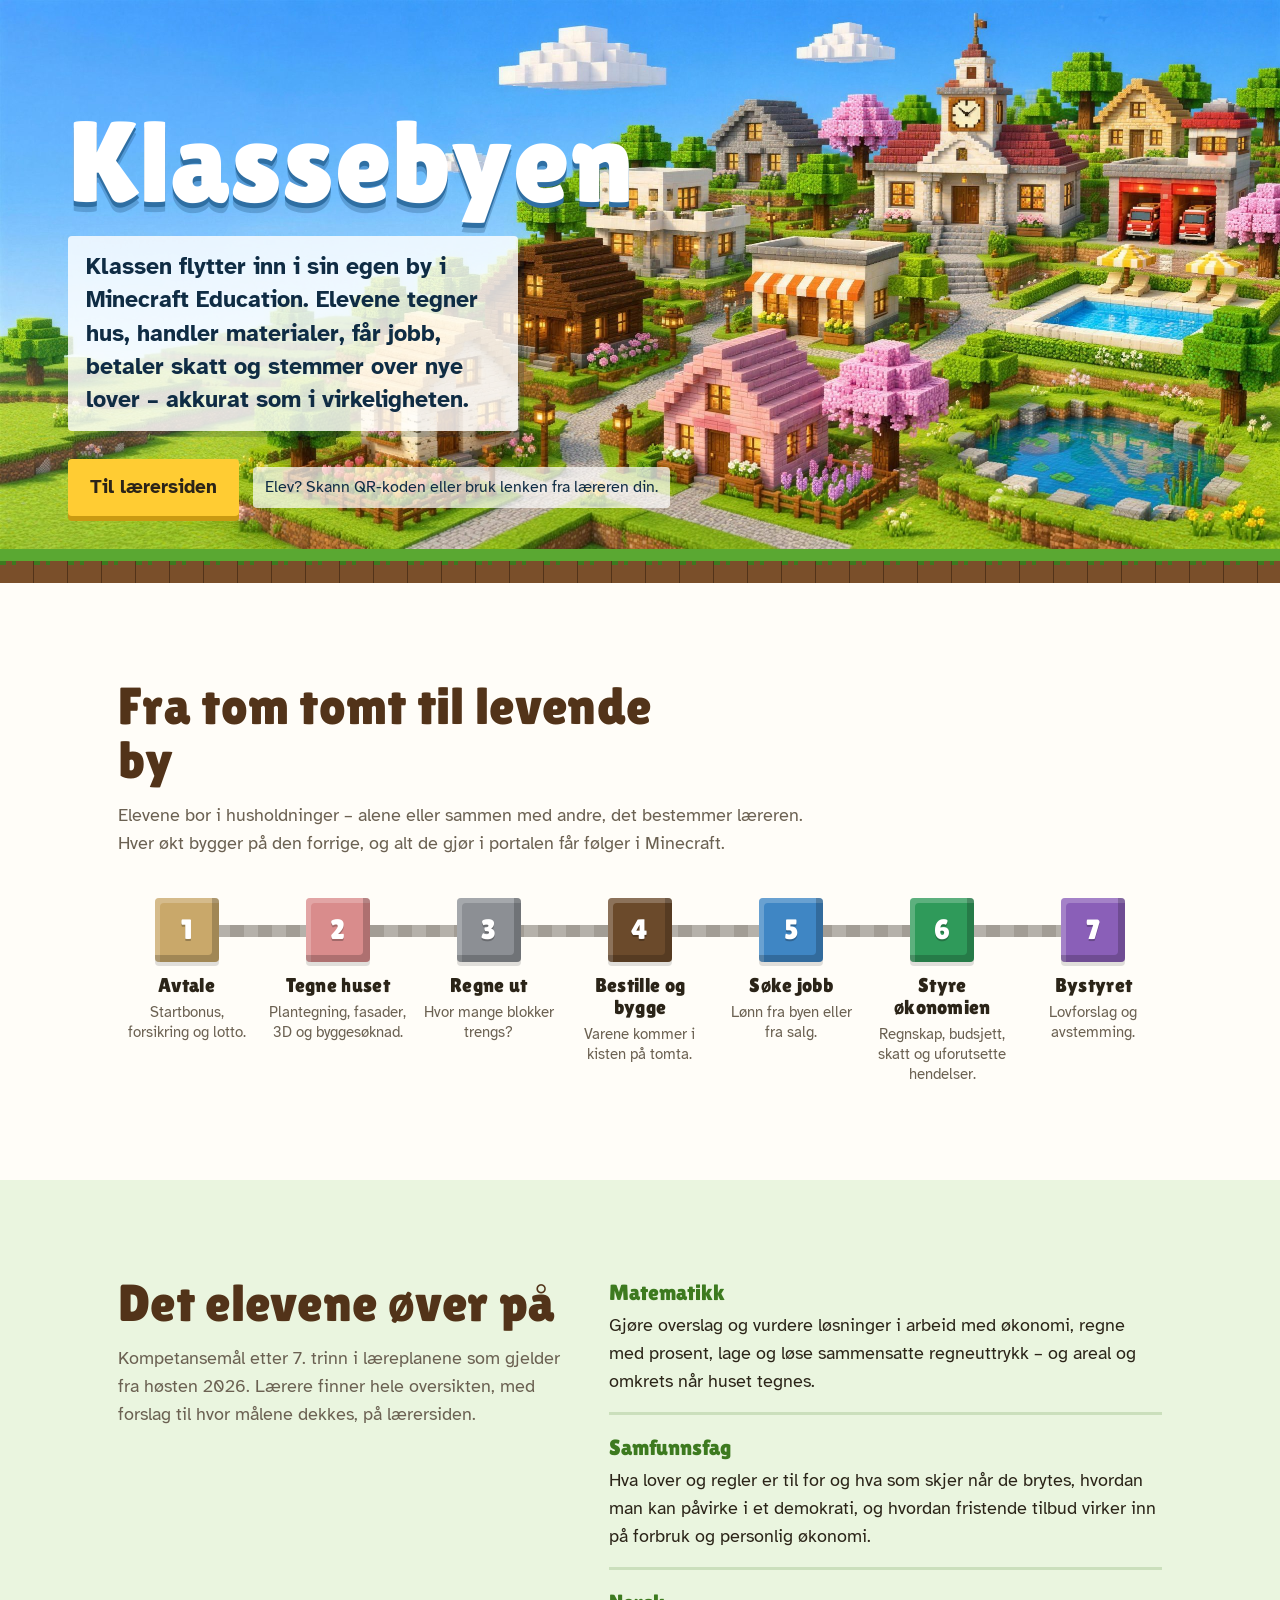
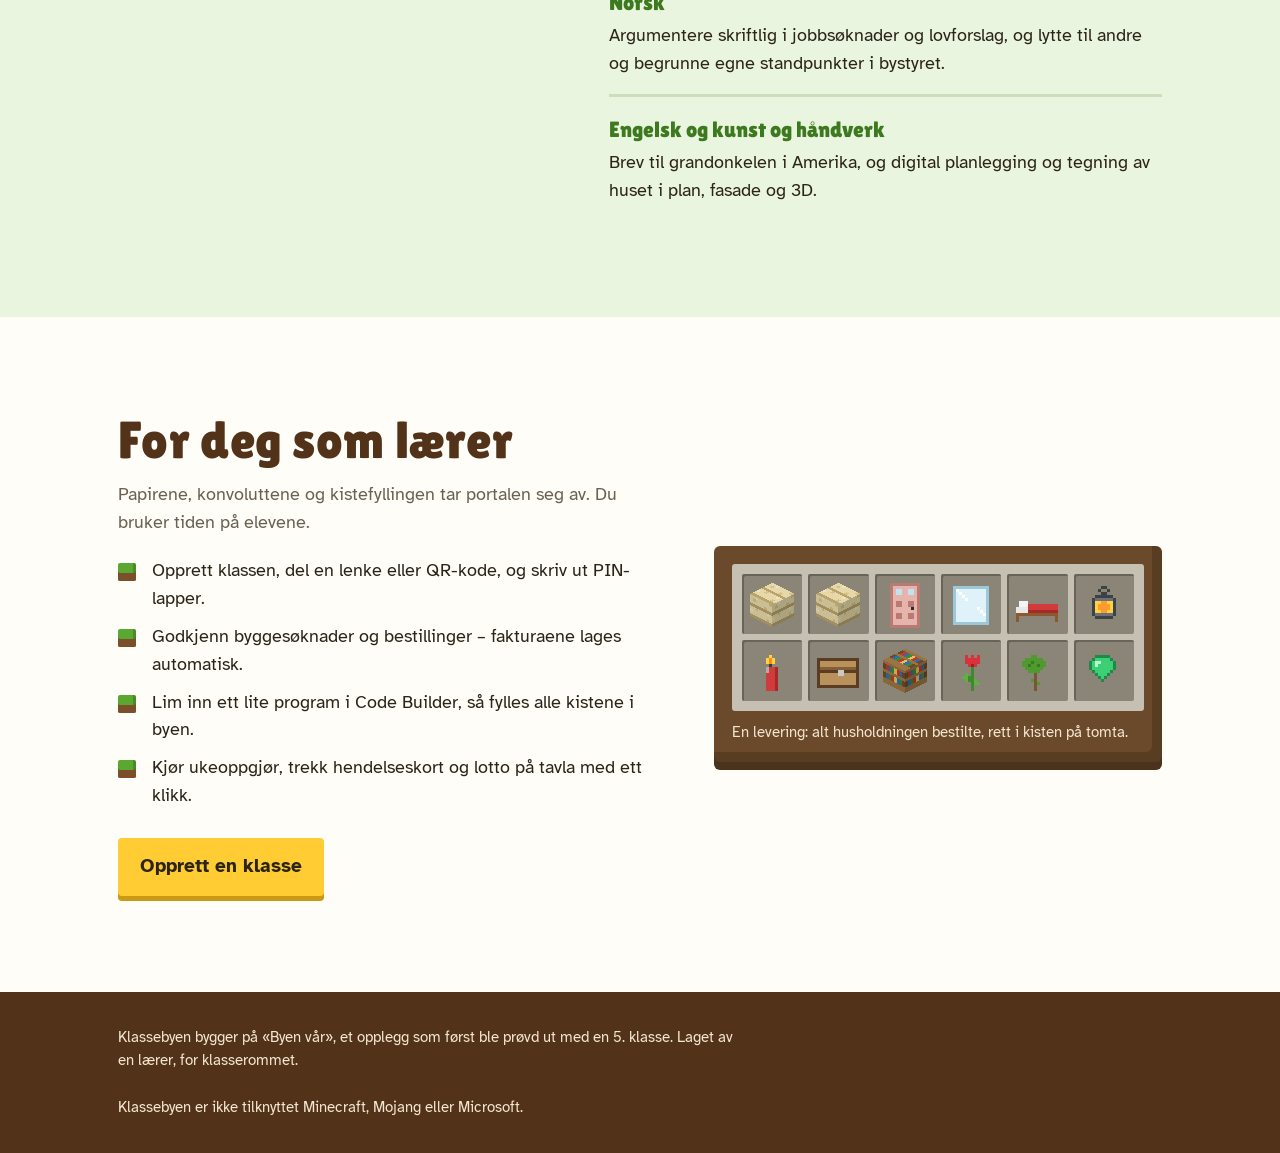
==== commit fff0b7a8: "Add files via upload" ====
--- a/index.html
+++ b/index.html
@@ -26,17 +26,17 @@
 <div class="gresskant" aria-hidden="true"></div>
 
 <main>
-  <section class="seksjon" aria-labelledby="vei-tittel">
-    <h2 id="vei-tittel">Slik blir du innbygger i byen</h2>
-    <p class="ledetekst">Dere er to og to i hver husholdning. Alt dere gjør i portalen, får følger i Minecraft – og omvendt.</p>
-    <ol class="vei">
-      <li><span class="stein" aria-hidden="true">1</span><div><h3>Signer avtalen</h3><p>Dere får en startbonus til huset og bestemmer om dere vil ha forsikring og tippe lotto.</p></div></li>
-      <li><span class="stein" aria-hidden="true">2</span><div><h3>Tegn huset</h3><p>Tegn plantegningen rute for rute, se huset fra alle sider og i 3D, og send byggesøknad. Kommunen sjekker at dere følger reglene.</p></div></li>
-      <li><span class="stein" aria-hidden="true">3</span><div><h3>Regn ut hva dere trenger</h3><p>Hvor mange blokker blir veggene? Hvor mange glassruter? Regn selv først – etterpå får dere se hvor nær dere var.</p></div></li>
-      <li><span class="stein" aria-hidden="true">4</span><div><h3>Bestill og bygg</h3><p>Handle i byggevarehandelen og regn ut totalen. Neste gang dere spiller, ligger varene i kisten på tomta.</p></div></li>
-      <li><span class="stein" aria-hidden="true">5</span><div><h3>Søk jobb</h3><p>Politi, sykehus, matbutikk eller restaurant? Skriv tre gode grunner til at akkurat du passer.</p></div></li>
-      <li><span class="stein" aria-hidden="true">6</span><div><h3>Hold styr på pengene</h3><p>Lønn, skatt, fakturaer og uventede hendelser. Før regnskap, lag budsjett og sjekk at det stemmer med banken.</p></div></li>
-      <li><span class="stein" aria-hidden="true">7</span><div><h3>Bestem i bystyret</h3><p>Vil dere ha kjæledyr eller høyere hus? Skriv lovforslag, samle støtte og stem over dem i klassen.</p></div></li>
+  <section class="seksjon" aria-labelledby="prosess-tittel">
+    <h2 id="prosess-tittel">Fra tom tomt til levende by</h2>
+    <p class="ledetekst">Elevene bor i husholdninger – alene eller sammen med andre, det bestemmer læreren. Hver økt bygger på den forrige, og alt de gjør i portalen får følger i Minecraft.</p>
+    <ol class="prosess">
+      <li><span class="stein" aria-hidden="true">1</span><h3>Avtale</h3><p>Startbonus, forsikring og lotto.</p></li>
+      <li><span class="stein" aria-hidden="true">2</span><h3>Tegne huset</h3><p>Plantegning, fasader, 3D og byggesøknad.</p></li>
+      <li><span class="stein" aria-hidden="true">3</span><h3>Regne ut</h3><p>Hvor mange blokker trengs?</p></li>
+      <li><span class="stein" aria-hidden="true">4</span><h3>Bestille og bygge</h3><p>Varene kommer i kisten på tomta.</p></li>
+      <li><span class="stein" aria-hidden="true">5</span><h3>Søke jobb</h3><p>Lønn fra byen eller fra salg.</p></li>
+      <li><span class="stein" aria-hidden="true">6</span><h3>Styre økonomien</h3><p>Regnskap, budsjett, skatt og uforutsette hendelser.</p></li>
+      <li><span class="stein" aria-hidden="true">7</span><h3>Bystyret</h3><p>Lovforslag og avstemming.</p></li>
     </ol>
   </section>
 
@@ -65,7 +65,11 @@
         <li>Lim inn ett lite program i Code Builder, så fylles alle kistene i byen.</li>
         <li>Kjør ukeoppgjør, trekk hendelseskort og lotto på tavla med ett klikk.</li>
       </ul>
-      <a class="knapp" href="laerer.html">Opprett en klasse</a>
+      <div class="handlinger">
+        <a class="knapp" href="laerer.html">Opprett en klasse</a>
+        <a class="knapp hvit skjult" id="lastNedVerden" href="verden/klassebyen.mcworld" download>Last ned byverdenen</a>
+      </div>
+      <p class="liten-tekst skjult" id="verdenInfo">Verdenen har ferdige tomter med kister og skilt. Åpne filen på en PC med Minecraft Education installert.</p>
     </div>
     <figure class="kiste" style="margin:0">
       <div class="ruter" id="kisteruter"></div>
@@ -84,6 +88,10 @@
 <script src="js/data.js"></script>
 <script src="js/ikoner.js"></script>
 <script>
+  // Vis nedlastingsknappen bare hvis verdensfilen ligger på serveren
+  fetch('verden/klassebyen.mcworld', { method: 'HEAD' }).then(r => {
+    if (r.ok) ['lastNedVerden', 'verdenInfo'].forEach(id => document.getElementById(id).classList.remove('skjult'));
+  }).catch(() => {});
   // Eksempel på en kiste med varer (egne pikselikoner)
   const ting = ['birch_planks', 'birch_planks', 'cherry_door', 'glass_pane', 'bed', 'lantern', 'red_candle', 'chest', 'bookshelf', 'red_tulip', 'oak_sapling', 'emerald'];
   document.getElementById('kisteruter').innerHTML = ting.map(mc => `<div class="rute">${Ikon.mc(mc, 14)}</div>`).join('');
--- a/css/forside.css
+++ b/css/forside.css
@@ -58,6 +58,28 @@
 .vei h3 { font-size: 25px; color: var(--blekk); margin-top: 6px; }
 .vei p { margin: 4px 0 0; max-width: 56ch; color: var(--dempet); }
 
+/* Prosess: sju steg i en kompakt rad */
+.prosess { list-style: none; margin: 40px 0 0; padding: 0; display: grid; grid-template-columns: repeat(7, minmax(0, 1fr)); gap: 14px; position: relative; }
+.prosess::before { content: ''; position: absolute; left: 4%; right: 4%; top: 27px; height: 12px; background: repeating-linear-gradient(90deg, #b5b1aa 0 14px, #a29d95 14px 28px); border-radius: 2px; }
+.prosess li { position: relative; text-align: center; }
+.prosess .stein { width: 64px; height: 64px; margin: 0 auto 12px; display: grid; place-items: center; font-family: 'Lilita One', sans-serif; font-size: 28px; color: #fff; border-radius: 4px;
+  box-shadow: inset -7px -7px 0 rgba(0,0,0,.2), inset 5px 5px 0 rgba(255,255,255,.22), 0 4px 0 rgba(0,0,0,.12); text-shadow: 0 2px 0 rgba(0,0,0,.25); }
+.prosess li:nth-child(1) .stein { background: #c9a86a; } .prosess li:nth-child(2) .stein { background: #d98c8c; }
+.prosess li:nth-child(3) .stein { background: #8c8f94; } .prosess li:nth-child(4) .stein { background: #6b4a2b; }
+.prosess li:nth-child(5) .stein { background: #3f86c4; } .prosess li:nth-child(6) .stein { background: #2f9a5a; }
+.prosess li:nth-child(7) .stein { background: #8a5fb8; }
+.prosess h3 { font-size: 20px; line-height: 1.1; }
+.prosess p { margin: 6px 0 0; font-size: 15px; color: var(--dempet); line-height: 1.35; }
+.skjult { display: none !important; }
+.liten-tekst { font-size: 15px; color: var(--dempet); margin-top: 12px; }
+@media (max-width: 860px) {
+  .prosess { grid-template-columns: 1fr; gap: 12px; }
+  .prosess::before { left: 26px; right: auto; top: 10px; bottom: 10px; width: 12px; height: auto; background: repeating-linear-gradient(#b5b1aa 0 14px, #a29d95 14px 28px); }
+  .prosess li { display: grid; grid-template-columns: 64px 1fr; column-gap: 16px; text-align: left; align-items: center; }
+  .prosess .stein { margin: 0; grid-row: span 2; }
+  .prosess p { margin: 0; }
+}
+
 /* Ferdigheter */
 .ferdigheter { background: #eaf5df; }
 .ferdigheter .seksjon { display: grid; grid-template-columns: minmax(0, 1fr) minmax(0, 1.25fr); gap: 48px; align-items: start; }
